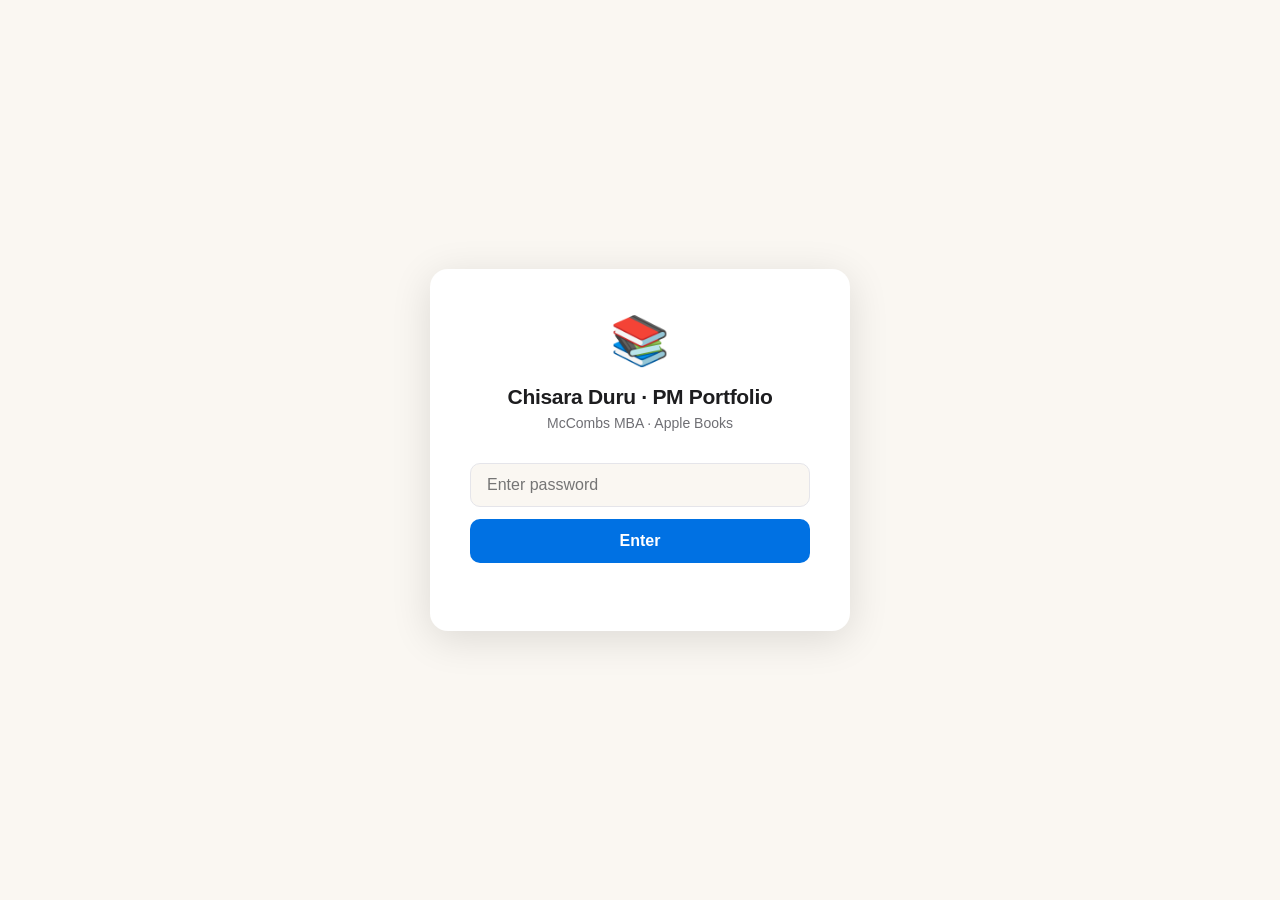
==== index.html @ c5ad6403 "Initial PM portfolio build" ====
<!DOCTYPE html>
<html lang="en">
<head>
  <meta charset="UTF-8">
  <meta name="viewport" content="width=device-width, initial-scale=1.0">
  <title>Chisara Duru · PM Portfolio · Apple Books</title>
  <link rel="stylesheet" href="css/style.css">
  <script src="js/auth.js"></script>
</head>
<body>

<!-- ==================== PASSWORD GATE ==================== -->
<div id="gate" style="display:none;">
  <div class="gate-card">
    <span class="gate-logo">📚</span>
    <div class="gate-title">Chisara Duru · PM Portfolio</div>
    <div class="gate-sub">McCombs MBA · Apple Books</div>
    <input
      type="password"
      id="gate-password"
      class="gate-input"
      placeholder="Enter password"
      autocomplete="current-password"
    >
    <button id="gate-btn" class="gate-btn">Enter</button>
    <div id="gate-error" class="gate-error"></div>
  </div>
</div>

<!-- ==================== PORTFOLIO ==================== -->
<div id="portfolio" style="display:none;">

  <header class="site-header">
    <div class="header-left">
      <div class="header-brand">
        <span class="header-logo">📚</span>
        <span class="header-app-name">Apple Books</span>
        <span class="header-portfolio-label">&nbsp;PM Portfolio</span>
      </div>
      <div class="header-meta">Chisara Duru &nbsp;·&nbsp; McCombs MBA &nbsp;·&nbsp; Product Management</div>
    </div>
    <div>
      <span class="feature-tag">iMessage Book Clubs Feature</span>
    </div>
  </header>

  <main class="grid">

    <!-- 01 -->
    <a href="assignments/01-business-model-canvas.html" class="tile">
      <div class="tile-meta">
        <span class="tile-num">01</span>
      </div>
      <div class="tile-name">Business Model Canvas</div>
      <div class="tile-desc">Mapping Apple Books' key partners, activities, and revenue streams</div>
      <div class="tile-arrow">→</div>
    </a>

    <!-- 02 -->
    <a href="assignments/02-value-proposition-canvas.html" class="tile">
      <div class="tile-meta">
        <span class="tile-num">02</span>
      </div>
      <div class="tile-name">Value Proposition Canvas</div>
      <div class="tile-desc">Aligning product offerings to reader pains and gains</div>
      <div class="tile-arrow">→</div>
    </a>

    <!-- 03 -->
    <a href="assignments/03-product-vision-board.html" class="tile">
      <div class="tile-meta">
        <span class="tile-num">03</span>
      </div>
      <div class="tile-name">Product Vision Board</div>
      <div class="tile-desc">Defining target group, needs, product, and business goals</div>
      <div class="tile-arrow">→</div>
    </a>

    <!-- 04 -->
    <a href="assignments/04-opportunity-solution-tree.html" class="tile">
      <div class="tile-meta">
        <span class="tile-num">04</span>
      </div>
      <div class="tile-name">Opportunity Solution Tree</div>
      <div class="tile-desc">Connecting desired outcomes to solutions and experiments</div>
      <div class="tile-arrow">→</div>
    </a>

    <!-- 05 -->
    <a href="assignments/05-customer-letter.html" class="tile">
      <div class="tile-meta">
        <span class="tile-num">05</span>
        <span class="badge-wip">🚧 In Progress</span>
      </div>
      <div class="tile-name">Customer Letter</div>
      <div class="tile-desc">A letter from an Apple Books reader to the product team</div>
      <div class="tile-arrow">→</div>
    </a>

    <!-- 06 -->
    <a href="assignments/06-jtbd-stories.html" class="tile">
      <div class="tile-meta">
        <span class="tile-num">06</span>
      </div>
      <div class="tile-name">JTBD Stories</div>
      <div class="tile-desc">Ten "when I… I want to… so I can…" job stories for Apple Books features</div>
      <div class="tile-arrow">→</div>
    </a>

    <!-- 07 -->
    <a href="assignments/07-prd.html" class="tile">
      <div class="tile-meta">
        <span class="tile-num">07</span>
      </div>
      <div class="tile-name">PRD</div>
      <div class="tile-desc">Full product requirements document for In-App Book Clubs</div>
      <div class="tile-arrow">→</div>
    </a>

    <!-- 08 -->
    <a href="assignments/08-kano-analysis.html" class="tile">
      <div class="tile-meta">
        <span class="tile-num">08</span>
      </div>
      <div class="tile-name">Kano Analysis</div>
      <div class="tile-desc">Plotting Apple Books features across satisfaction and implementation axes</div>
      <div class="tile-arrow">→</div>
    </a>

    <!-- 09 -->
    <a href="assignments/09-roadmap.html" class="tile">
      <div class="tile-meta">
        <span class="tile-num">09</span>
      </div>
      <div class="tile-name">Roadmap</div>
      <div class="tile-desc">6-month feature roadmap with RICE prioritization and themes</div>
      <div class="tile-arrow">→</div>
    </a>

    <!-- 10 -->
    <a href="assignments/10-prototype.html" class="tile">
      <div class="tile-meta">
        <span class="tile-num">10</span>
      </div>
      <div class="tile-name">Prototype</div>
      <div class="tile-desc">High-fidelity interactive prototype: iBooks in-app Book Clubs</div>
      <div class="tile-arrow">→</div>
    </a>

    <!-- 11 -->
    <a href="assignments/11-product-scorecard.html" class="tile">
      <div class="tile-meta">
        <span class="tile-num">11</span>
      </div>
      <div class="tile-name">Product Scorecard</div>
      <div class="tile-desc">North Star metric and success framework for Book Clubs</div>
      <div class="tile-arrow">→</div>
    </a>

    <!-- 12 -->
    <a href="assignments/12-amazon-memo.html" class="tile">
      <div class="tile-meta">
        <span class="tile-num">12</span>
        <span class="badge-wip">🚧 In Progress</span>
      </div>
      <div class="tile-name">Amazon Memo</div>
      <div class="tile-desc">Working backwards from the customer — Amazon-style press release</div>
      <div class="tile-arrow">→</div>
    </a>

  </main>

  <footer class="site-footer">
    Chisara Duru &nbsp;·&nbsp; McCombs MBA &nbsp;·&nbsp; PM Portfolio &nbsp;·&nbsp; 2024
  </footer>

</div><!-- /portfolio -->

</body>
</html>
---- css/style.css ----
/* ============================================================
   Apple Books PM Portfolio — Shared Styles
   ============================================================ */

:root {
  --bg:             #FAF7F2;
  --white:          #FFFFFF;
  --apple-blue:     #0071E3;
  --apple-orange:   #FF6B35;
  --text-primary:   #1D1D1F;
  --text-secondary: #6E6E73;
  --border:         #E5E5EA;
  --card-bg:        #FFFFFF;
  --badge-wip:      #FF9500;
}

*, *::before, *::after {
  box-sizing: border-box;
  margin: 0;
  padding: 0;
}

html {
  font-size: 16px;
  -webkit-font-smoothing: antialiased;
  -moz-osx-font-smoothing: grayscale;
}

body {
  font-family: -apple-system, "SF Pro Display", "SF Pro Text", "Helvetica Neue", Arial, sans-serif;
  background: var(--bg);
  color: var(--text-primary);
  min-height: 100vh;
}

/* ============================================================
   PASSWORD GATE
   ============================================================ */

#gate {
  position: fixed;
  inset: 0;
  background: var(--bg);
  display: flex;
  align-items: center;
  justify-content: center;
  z-index: 1000;
  padding: 20px;
}

.gate-card {
  background: var(--white);
  border-radius: 18px;
  box-shadow: 0 8px 40px rgba(0,0,0,0.12);
  padding: 48px 40px 40px;
  max-width: 420px;
  width: 100%;
  text-align: center;
}

.gate-logo {
  font-size: 48px;
  line-height: 1;
  margin-bottom: 20px;
  display: block;
}

.gate-title {
  font-size: 21px;
  font-weight: 600;
  color: var(--text-primary);
  letter-spacing: -0.3px;
  margin-bottom: 6px;
}

.gate-sub {
  font-size: 14px;
  color: var(--text-secondary);
  margin-bottom: 32px;
}

.gate-input {
  width: 100%;
  padding: 12px 16px;
  border: 1.5px solid var(--border);
  border-radius: 10px;
  font-size: 16px;
  font-family: inherit;
  color: var(--text-primary);
  background: var(--bg);
  outline: none;
  transition: border-color 0.2s ease;
  margin-bottom: 12px;
}

.gate-input:focus {
  border-color: var(--apple-blue);
}

.gate-btn {
  width: 100%;
  padding: 13px;
  background: var(--apple-blue);
  color: var(--white);
  border: none;
  border-radius: 10px;
  font-size: 16px;
  font-weight: 600;
  font-family: inherit;
  cursor: pointer;
  transition: opacity 0.2s ease;
}

.gate-btn:hover {
  opacity: 0.85;
}

.gate-error {
  font-size: 13px;
  color: #FF3B30;
  margin-top: 10px;
  min-height: 18px;
}

@keyframes shake {
  0%, 100% { transform: translateX(0); }
  20%       { transform: translateX(-8px); }
  40%       { transform: translateX(8px); }
  60%       { transform: translateX(-6px); }
  80%       { transform: translateX(6px); }
}

.gate-input.shake {
  animation: shake 0.4s ease;
  border-color: #FF3B30;
}

/* ============================================================
   PORTFOLIO WRAPPER
   ============================================================ */

#portfolio {
  max-width: 1100px;
  margin: 0 auto;
  padding: 48px 24px 80px;
}

/* ============================================================
   MAIN HEADER
   ============================================================ */

.site-header {
  display: flex;
  align-items: flex-start;
  justify-content: space-between;
  margin-bottom: 48px;
  gap: 16px;
  flex-wrap: wrap;
}

.header-left {}

.header-brand {
  display: flex;
  align-items: center;
  gap: 10px;
  margin-bottom: 6px;
}

.header-logo {
  font-size: 40px;
  line-height: 1;
}

.header-app-name {
  font-size: 26px;
  font-weight: 700;
  color: var(--apple-blue);
  letter-spacing: -0.4px;
}

.header-portfolio-label {
  font-size: 22px;
  font-weight: 400;
  color: var(--text-secondary);
  letter-spacing: -0.3px;
  margin-left: 2px;
}

.header-meta {
  font-size: 14px;
  color: var(--text-secondary);
  margin-top: 2px;
}

.feature-tag {
  display: inline-block;
  padding: 6px 14px;
  border: 1.5px solid var(--apple-orange);
  color: var(--apple-orange);
  border-radius: 20px;
  font-size: 13px;
  font-weight: 500;
  white-space: nowrap;
  margin-top: 4px;
}

/* ============================================================
   TILE GRID
   ============================================================ */

.grid {
  display: grid;
  grid-template-columns: repeat(4, 1fr);
  gap: 20px;
}

@media (max-width: 900px) {
  .grid {
    grid-template-columns: repeat(3, 1fr);
  }
}

@media (max-width: 768px) {
  .grid {
    grid-template-columns: repeat(2, 1fr);
  }
}

@media (max-width: 480px) {
  .grid {
    grid-template-columns: 1fr;
  }
}

.tile {
  background: var(--card-bg);
  border-radius: 12px;
  box-shadow: 0 2px 12px rgba(0,0,0,0.08);
  padding: 20px;
  text-decoration: none;
  color: inherit;
  display: flex;
  flex-direction: column;
  gap: 8px;
  transition: transform 0.2s ease, box-shadow 0.2s ease;
  border: 1px solid transparent;
  position: relative;
}

.tile:hover {
  transform: translateY(-3px);
  box-shadow: 0 8px 24px rgba(0,0,0,0.12);
  border-color: var(--border);
}

.tile-meta {
  display: flex;
  align-items: center;
  justify-content: space-between;
  min-height: 22px;
}

.tile-num {
  font-size: 11px;
  color: var(--text-secondary);
  font-family: "SF Mono", ui-monospace, "Cascadia Code", monospace;
  letter-spacing: 0.5px;
}

.badge-wip {
  display: inline-flex;
  align-items: center;
  gap: 4px;
  background: rgba(255,149,0,0.12);
  color: var(--badge-wip);
  font-size: 11px;
  font-weight: 600;
  padding: 3px 8px;
  border-radius: 8px;
}

.tile-name {
  font-size: 17px;
  font-weight: 600;
  color: var(--text-primary);
  letter-spacing: -0.2px;
  line-height: 1.3;
  flex: 1;
}

.tile-desc {
  font-size: 13px;
  color: var(--text-secondary);
  line-height: 1.45;
}

.tile-arrow {
  font-size: 16px;
  color: var(--apple-blue);
  align-self: flex-end;
  margin-top: 4px;
  transition: transform 0.2s ease;
}

.tile:hover .tile-arrow {
  transform: translateX(3px);
}

/* ============================================================
   ASSIGNMENT PAGE — STICKY NAV
   ============================================================ */

.assignment-nav {
  position: sticky;
  top: 0;
  z-index: 100;
  background: rgba(250,247,242,0.92);
  backdrop-filter: saturate(180%) blur(20px);
  -webkit-backdrop-filter: saturate(180%) blur(20px);
  border-bottom: 1px solid var(--border);
  padding: 0 24px;
  height: 52px;
  display: flex;
  align-items: center;
  justify-content: space-between;
  gap: 16px;
}

.nav-back {
  display: flex;
  align-items: center;
  gap: 5px;
  color: var(--apple-blue);
  text-decoration: none;
  font-size: 15px;
  font-weight: 500;
  white-space: nowrap;
  transition: opacity 0.2s ease;
}

.nav-back:hover { opacity: 0.7; }

.nav-title {
  font-size: 15px;
  font-weight: 600;
  color: var(--text-primary);
  text-align: center;
  letter-spacing: -0.2px;
  flex: 1;
  overflow: hidden;
  text-overflow: ellipsis;
  white-space: nowrap;
}

.nav-num {
  font-size: 13px;
  color: var(--text-secondary);
  font-family: "SF Mono", ui-monospace, monospace;
  white-space: nowrap;
}

/* ============================================================
   ASSIGNMENT PAGE — LAYOUT
   ============================================================ */

.assignment-body {
  max-width: 860px;
  margin: 0 auto;
  padding: 48px 24px 80px;
}

.assignment-header {
  margin-bottom: 40px;
  padding-bottom: 32px;
  border-bottom: 1px solid var(--border);
}

.assignment-header h1 {
  font-size: 34px;
  font-weight: 700;
  letter-spacing: -0.6px;
  color: var(--text-primary);
  margin-bottom: 10px;
  line-height: 1.15;
}

.assignment-header .desc {
  font-size: 17px;
  color: var(--text-secondary);
  margin-bottom: 18px;
  line-height: 1.5;
}

.assignment-meta {
  display: flex;
  align-items: center;
  gap: 16px;
  flex-wrap: wrap;
}

.meta-item {
  font-size: 13px;
  color: var(--text-secondary);
}

.meta-divider {
  width: 1px;
  height: 14px;
  background: var(--border);
}

/* ============================================================
   ASSIGNMENT CONTENT
   ============================================================ */

.content h2 {
  font-size: 22px;
  font-weight: 700;
  color: var(--text-primary);
  letter-spacing: -0.3px;
  margin: 36px 0 14px;
}

.content h3 {
  font-size: 17px;
  font-weight: 600;
  color: var(--text-primary);
  margin: 24px 0 10px;
}

.content p {
  font-size: 16px;
  line-height: 1.7;
  color: var(--text-primary);
  margin-bottom: 16px;
}

.content ul, .content ol {
  padding-left: 22px;
  margin-bottom: 16px;
}

.content li {
  font-size: 16px;
  line-height: 1.7;
  color: var(--text-primary);
  margin-bottom: 6px;
}

.section-divider {
  height: 1px;
  background: var(--border);
  margin: 36px 0;
}

.img-note {
  font-size: 13px;
  color: var(--text-secondary);
  margin-top: 10px;
  font-style: italic;
}

/* ============================================================
   CARDS & JTBD
   ============================================================ */

.story-card {
  background: var(--card-bg);
  border: 1px solid var(--border);
  border-radius: 12px;
  padding: 24px;
  margin-bottom: 16px;
  box-shadow: 0 2px 12px rgba(0,0,0,0.08);
  transition: transform 0.2s ease, box-shadow 0.2s ease;
}

.story-card:hover {
  transform: translateY(-2px);
  box-shadow: 0 6px 20px rgba(0,0,0,0.10);
}

.story-feature-label {
  font-size: 11px;
  font-weight: 700;
  color: var(--apple-blue);
  text-transform: uppercase;
  letter-spacing: 1.2px;
  margin-bottom: 10px;
}

.story-text {
  font-size: 16px;
  line-height: 1.7;
  color: var(--text-primary);
}

/* ============================================================
   LETTER CARD
   ============================================================ */

.letter-card {
  background: var(--white);
  border: 1px solid var(--border);
  border-radius: 12px;
  padding: 40px;
  max-width: 680px;
  margin: 0 auto;
  box-shadow: 0 2px 12px rgba(0,0,0,0.08);
}

.letter-placeholder {
  font-size: 15px;
  color: var(--text-secondary);
  line-height: 1.7;
  text-align: center;
  padding: 24px 0;
}

/* ============================================================
   PRD TABLES
   ============================================================ */

.table-wrap {
  overflow-x: auto;
  margin: 20px 0;
  border-radius: 10px;
  border: 1px solid var(--border);
}

table {
  width: 100%;
  border-collapse: collapse;
  font-size: 14px;
}

table thead tr {
  background: var(--apple-blue);
  color: var(--white);
}

table thead th {
  padding: 12px 16px;
  text-align: left;
  font-weight: 600;
  letter-spacing: -0.1px;
}

table tbody tr:nth-child(even) {
  background: rgba(0,0,0,0.025);
}

table tbody tr:hover {
  background: rgba(0,113,227,0.04);
}

table tbody td {
  padding: 12px 16px;
  border-top: 1px solid var(--border);
  vertical-align: top;
  line-height: 1.5;
  color: var(--text-primary);
}

table tbody td:first-child {
  font-weight: 600;
}

/* ============================================================
   KANO SUMMARY / SCORECARD
   ============================================================ */

.feature-class-table td:first-child { color: var(--text-primary); }

/* ============================================================
   NORTH STAR CARD
   ============================================================ */

.north-star-card {
  background: var(--bg);
  border-left: 4px solid var(--apple-blue);
  border-radius: 12px;
  padding: 32px 36px;
  margin: 28px 0 36px;
  box-shadow: 0 2px 12px rgba(0,0,0,0.06);
}

.ns-label {
  font-size: 11px;
  font-weight: 700;
  color: var(--apple-blue);
  text-transform: uppercase;
  letter-spacing: 1.5px;
  margin-bottom: 10px;
}

.ns-metric {
  font-size: 28px;
  font-weight: 700;
  color: var(--text-primary);
  letter-spacing: -0.5px;
  margin-bottom: 12px;
  line-height: 1.15;
}

.ns-definition {
  font-size: 15px;
  color: var(--text-secondary);
  line-height: 1.6;
  margin-bottom: 10px;
}

.ns-why {
  font-size: 14px;
  color: var(--text-secondary);
  line-height: 1.6;
  font-style: italic;
}

/* ============================================================
   METRIC GRID (SCORECARD)
   ============================================================ */

.metric-grid {
  display: grid;
  grid-template-columns: 1fr 1fr;
  gap: 16px;
  margin: 28px 0;
}

@media (max-width: 600px) {
  .metric-grid { grid-template-columns: 1fr; }
}

.metric-card {
  background: var(--card-bg);
  border: 1px solid var(--border);
  border-radius: 12px;
  padding: 22px;
  box-shadow: 0 2px 12px rgba(0,0,0,0.06);
}

.metric-icon {
  font-size: 26px;
  margin-bottom: 10px;
  display: block;
}

.metric-category {
  font-size: 11px;
  font-weight: 700;
  color: var(--apple-blue);
  text-transform: uppercase;
  letter-spacing: 1.2px;
  margin-bottom: 6px;
}

.metric-name {
  font-size: 17px;
  font-weight: 600;
  color: var(--text-primary);
  margin-bottom: 8px;
  letter-spacing: -0.2px;
}

.metric-desc {
  font-size: 13px;
  color: var(--text-secondary);
  line-height: 1.55;
}

/* ============================================================
   EARLY WARNING CALLOUT
   ============================================================ */

.callout-amber {
  background: rgba(255,149,0,0.08);
  border-left: 4px solid var(--badge-wip);
  border-radius: 10px;
  padding: 22px 24px;
  margin: 28px 0;
}

.callout-amber h3 {
  font-size: 15px;
  font-weight: 700;
  color: #B86000;
  margin: 0 0 8px;
}

.callout-amber p {
  font-size: 14px;
  color: var(--text-primary);
  line-height: 1.6;
  margin: 0;
}

/* ============================================================
   AMAZON MEMO — PLACEHOLDER
   ============================================================ */

.placeholder-card {
  background: var(--bg);
  border: 2px dashed var(--border);
  border-radius: 12px;
  padding: 48px 32px;
  text-align: center;
  margin: 24px 0;
}

.placeholder-card p {
  font-size: 16px;
  color: var(--text-secondary);
  line-height: 1.7;
  max-width: 520px;
  margin: 0 auto;
}

/* ============================================================
   PROTOTYPE — SCREEN GRID
   ============================================================ */

.screen-grid {
  display: grid;
  grid-template-columns: 1fr 1fr;
  gap: 14px;
  margin: 24px 0;
}

@media (max-width: 600px) {
  .screen-grid { grid-template-columns: 1fr; }
}

.screen-card {
  background: var(--card-bg);
  border: 1px solid var(--border);
  border-radius: 12px;
  padding: 18px 20px;
  box-shadow: 0 2px 8px rgba(0,0,0,0.06);
}

.screen-card h4 {
  font-size: 15px;
  font-weight: 600;
  color: var(--text-primary);
  margin-bottom: 6px;
  letter-spacing: -0.15px;
}

.screen-card p {
  font-size: 13px;
  color: var(--text-secondary);
  line-height: 1.5;
  margin: 0;
}

.tool-note {
  font-size: 13px;
  color: var(--text-secondary);
  margin-top: 16px;
  padding: 12px 16px;
  background: var(--bg);
  border-radius: 8px;
  border: 1px solid var(--border);
}

/* ============================================================
   ROADMAP LEGEND
   ============================================================ */

.legend-box {
  background: var(--card-bg);
  border: 1px solid var(--border);
  border-radius: 10px;
  padding: 18px 22px;
  margin: 24px 0;
  font-size: 14px;
  color: var(--text-secondary);
  line-height: 1.7;
}

/* ============================================================
   SECTION DIVIDER (assignment pages)
   ============================================================ */

.section-block {
  margin-top: 48px;
  padding-top: 36px;
  border-top: 2px solid var(--border);
}

/* ============================================================
   FOOTER
   ============================================================ */

.site-footer {
  text-align: center;
  font-size: 13px;
  color: var(--text-secondary);
  padding: 32px 0 0;
  border-top: 1px solid var(--border);
  margin-top: 60px;
}

/* ============================================================
   RESPONSIVE TWEAKS
   ============================================================ */

@media (max-width: 600px) {
  .assignment-body {
    padding: 32px 16px 60px;
  }
  .assignment-header h1 {
    font-size: 26px;
  }
  .gate-card {
    padding: 36px 24px 32px;
  }
  #portfolio {
    padding: 32px 16px 60px;
  }
}
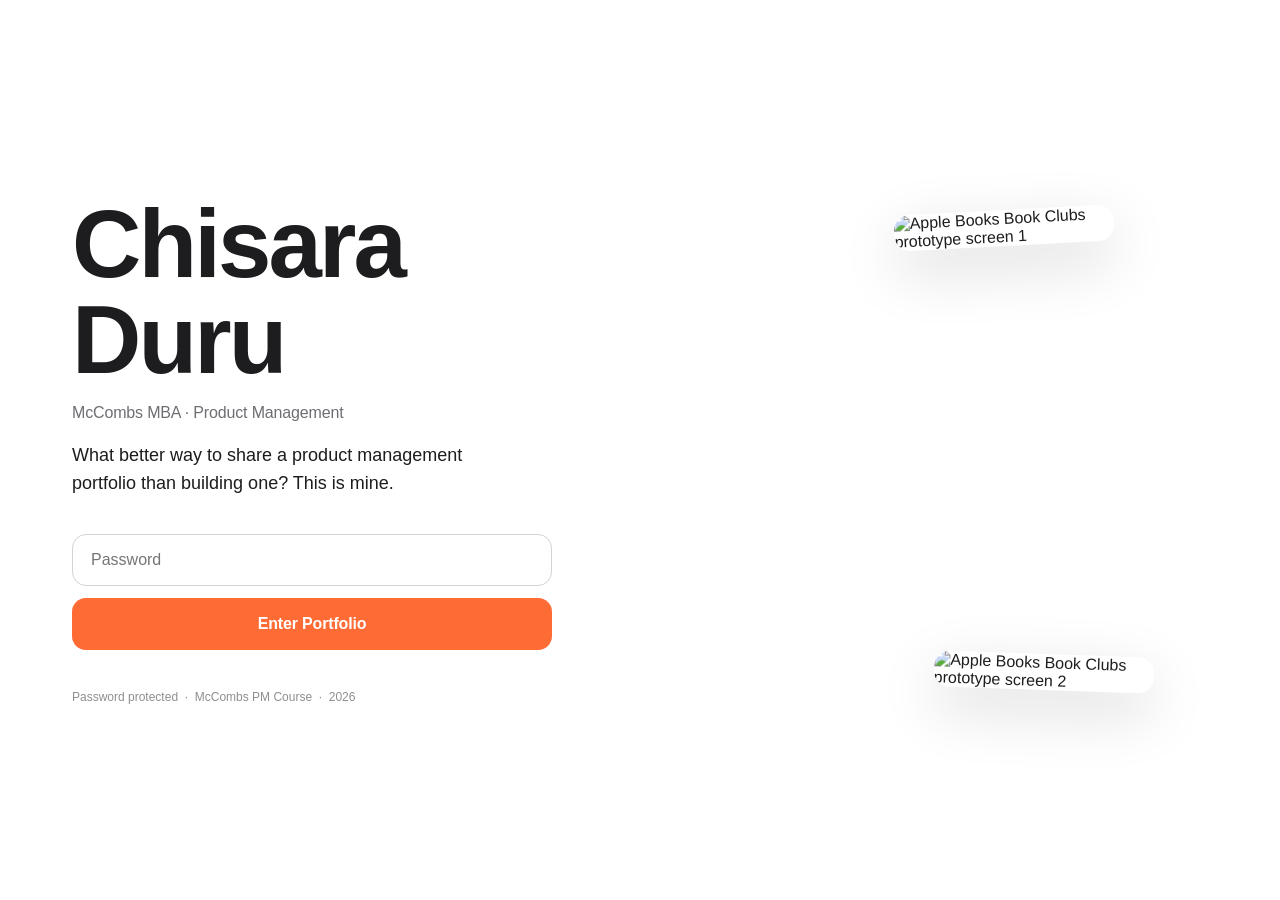
==== commit a39e5017: "Full redesign + bug fixes" ====
--- a/index.html
+++ b/index.html
@@ -3,32 +3,60 @@
 <head>
   <meta charset="UTF-8">
   <meta name="viewport" content="width=device-width, initial-scale=1.0">
-  <title>Chisara Duru · PM Portfolio · Apple Books</title>
+  <title>Chisara Duru - PM Portfolio - Apple Books</title>
   <link rel="stylesheet" href="css/style.css">
   <script src="js/auth.js"></script>
 </head>
 <body>
 
-<!-- ==================== PASSWORD GATE ==================== -->
-<div id="gate" style="display:none;">
-  <div class="gate-card">
-    <span class="gate-logo">📚</span>
-    <div class="gate-title">Chisara Duru · PM Portfolio</div>
-    <div class="gate-sub">McCombs MBA · Apple Books</div>
-    <input
-      type="password"
-      id="gate-password"
-      class="gate-input"
-      placeholder="Enter password"
-      autocomplete="current-password"
-    >
-    <button id="gate-btn" class="gate-btn">Enter</button>
-    <div id="gate-error" class="gate-error"></div>
+<!-- ==================== SPLIT-SCREEN GATE ==================== -->
+<div id="gate">
+  <div class="gate-split">
+
+    <!-- Left: content + form -->
+    <div class="gate-left">
+      <div class="gate-left-inner">
+        <h1 class="gate-name">Chisara<br>Duru</h1>
+        <p class="gate-subtitle">McCombs MBA · Product Management</p>
+        <p class="gate-tagline">What better way to share a product management portfolio than building one? This is mine.</p>
+
+        <div class="gate-form">
+          <input
+            type="password"
+            id="gate-password"
+            class="gate-input"
+            placeholder="Password"
+            autocomplete="current-password"
+          >
+          <button id="gate-btn" class="gate-btn">Enter Portfolio</button>
+          <div id="gate-error" class="gate-error"></div>
+        </div>
+
+        <p class="gate-legal">Password protected &nbsp;·&nbsp; McCombs PM Course &nbsp;·&nbsp; 2026</p>
+      </div>
+    </div>
+
+    <!-- Right: prototype image stack -->
+    <div class="gate-right">
+      <div class="gate-images">
+        <img
+          class="gate-img-1"
+          src="assets/images/10a-prototype-screens-1.jpg"
+          alt="Apple Books Book Clubs prototype screen 1"
+        >
+        <img
+          class="gate-img-2"
+          src="assets/images/10a-prototype-screens-2.jpg"
+          alt="Apple Books Book Clubs prototype screen 2"
+        >
+      </div>
+    </div>
+
   </div>
 </div>
 
 <!-- ==================== PORTFOLIO ==================== -->
-<div id="portfolio" style="display:none;">
+<div id="portfolio">
 
   <header class="site-header">
     <div class="header-left">
@@ -53,7 +81,7 @@
       </div>
       <div class="tile-name">Business Model Canvas</div>
       <div class="tile-desc">Mapping Apple Books' key partners, activities, and revenue streams</div>
-      <div class="tile-arrow">→</div>
+      <div class="tile-arrow">&#8594;</div>
     </a>
 
     <!-- 02 -->
@@ -63,7 +91,7 @@
       </div>
       <div class="tile-name">Value Proposition Canvas</div>
       <div class="tile-desc">Aligning product offerings to reader pains and gains</div>
-      <div class="tile-arrow">→</div>
+      <div class="tile-arrow">&#8594;</div>
     </a>
 
     <!-- 03 -->
@@ -73,7 +101,7 @@
       </div>
       <div class="tile-name">Product Vision Board</div>
       <div class="tile-desc">Defining target group, needs, product, and business goals</div>
-      <div class="tile-arrow">→</div>
+      <div class="tile-arrow">&#8594;</div>
     </a>
 
     <!-- 04 -->
@@ -83,18 +111,18 @@
       </div>
       <div class="tile-name">Opportunity Solution Tree</div>
       <div class="tile-desc">Connecting desired outcomes to solutions and experiments</div>
-      <div class="tile-arrow">→</div>
+      <div class="tile-arrow">&#8594;</div>
     </a>
 
     <!-- 05 -->
     <a href="assignments/05-customer-letter.html" class="tile">
       <div class="tile-meta">
         <span class="tile-num">05</span>
-        <span class="badge-wip">🚧 In Progress</span>
+        <span class="badge-wip">&#x1F6A7; In Progress</span>
       </div>
       <div class="tile-name">Customer Letter</div>
       <div class="tile-desc">A letter from an Apple Books reader to the product team</div>
-      <div class="tile-arrow">→</div>
+      <div class="tile-arrow">&#8594;</div>
     </a>
 
     <!-- 06 -->
@@ -103,8 +131,8 @@
         <span class="tile-num">06</span>
       </div>
       <div class="tile-name">JTBD Stories</div>
-      <div class="tile-desc">Ten "when I… I want to… so I can…" job stories for Apple Books features</div>
-      <div class="tile-arrow">→</div>
+      <div class="tile-desc">Ten "when I... I want to... so I can..." job stories for Apple Books features</div>
+      <div class="tile-arrow">&#8594;</div>
     </a>
 
     <!-- 07 -->
@@ -114,7 +142,7 @@
       </div>
       <div class="tile-name">PRD</div>
       <div class="tile-desc">Full product requirements document for In-App Book Clubs</div>
-      <div class="tile-arrow">→</div>
+      <div class="tile-arrow">&#8594;</div>
     </a>
 
     <!-- 08 -->
@@ -124,7 +152,7 @@
       </div>
       <div class="tile-name">Kano Analysis</div>
       <div class="tile-desc">Plotting Apple Books features across satisfaction and implementation axes</div>
-      <div class="tile-arrow">→</div>
+      <div class="tile-arrow">&#8594;</div>
     </a>
 
     <!-- 09 -->
@@ -134,7 +162,7 @@
       </div>
       <div class="tile-name">Roadmap</div>
       <div class="tile-desc">6-month feature roadmap with RICE prioritization and themes</div>
-      <div class="tile-arrow">→</div>
+      <div class="tile-arrow">&#8594;</div>
     </a>
 
     <!-- 10 -->
@@ -144,7 +172,7 @@
       </div>
       <div class="tile-name">Prototype</div>
       <div class="tile-desc">High-fidelity interactive prototype: iBooks in-app Book Clubs</div>
-      <div class="tile-arrow">→</div>
+      <div class="tile-arrow">&#8594;</div>
     </a>
 
     <!-- 11 -->
@@ -154,24 +182,24 @@
       </div>
       <div class="tile-name">Product Scorecard</div>
       <div class="tile-desc">North Star metric and success framework for Book Clubs</div>
-      <div class="tile-arrow">→</div>
+      <div class="tile-arrow">&#8594;</div>
     </a>
 
     <!-- 12 -->
     <a href="assignments/12-amazon-memo.html" class="tile">
       <div class="tile-meta">
         <span class="tile-num">12</span>
-        <span class="badge-wip">🚧 In Progress</span>
+        <span class="badge-wip">&#x1F6A7; In Progress</span>
       </div>
       <div class="tile-name">Amazon Memo</div>
-      <div class="tile-desc">Working backwards from the customer — Amazon-style press release</div>
-      <div class="tile-arrow">→</div>
+      <div class="tile-desc">Working backwards from the customer - Amazon-style press release</div>
+      <div class="tile-arrow">&#8594;</div>
     </a>
 
   </main>
 
   <footer class="site-footer">
-    Chisara Duru &nbsp;·&nbsp; McCombs MBA &nbsp;·&nbsp; PM Portfolio &nbsp;·&nbsp; 2024
+    Chisara Duru &nbsp;·&nbsp; McCombs MBA &nbsp;·&nbsp; PM Portfolio &nbsp;·&nbsp; 2026
   </footer>
 
 </div><!-- /portfolio -->
--- a/css/style.css
+++ b/css/style.css
@@ -1,9 +1,10 @@
 /* ============================================================
-   Apple Books PM Portfolio — Shared Styles
+   Apple Books PM Portfolio - Shared Styles
    ============================================================ */
 
 :root {
-  --bg:             #FAF7F2;
+  --bg:             #FFFFFF;
+  --surface:        #F5F5F7;
   --white:          #FFFFFF;
   --apple-blue:     #0071E3;
   --apple-orange:   #FF6B35;
@@ -28,98 +29,125 @@
 
 body {
   font-family: -apple-system, "SF Pro Display", "SF Pro Text", "Helvetica Neue", Arial, sans-serif;
-  background: var(--bg);
+  background: #FFFFFF;
   color: var(--text-primary);
   min-height: 100vh;
 }
 
 /* ============================================================
-   PASSWORD GATE
+   SPLIT-SCREEN GATE
    ============================================================ */
 
 #gate {
   position: fixed;
   inset: 0;
-  background: var(--bg);
+  background: #FFFFFF;
+  display: none;
+  z-index: 1000;
+}
+
+.gate-split {
+  display: flex;
+  height: 100vh;
+  width: 100%;
+}
+
+/* Left panel */
+.gate-left {
+  width: 60%;
   display: flex;
   align-items: center;
-  justify-content: center;
-  z-index: 1000;
-  padding: 20px;
-}
-
-.gate-card {
-  background: var(--white);
-  border-radius: 18px;
-  box-shadow: 0 8px 40px rgba(0,0,0,0.12);
-  padding: 48px 40px 40px;
+  justify-content: flex-start;
+  padding: 64px 72px;
+  background: #FFFFFF;
+}
+
+.gate-left-inner {
+  max-width: 480px;
+  width: 100%;
+}
+
+.gate-name {
+  font-family: -apple-system, "SF Pro Display", "Helvetica Neue", sans-serif;
+  font-size: clamp(52px, 8vw, 96px);
+  font-weight: 800;
+  color: #1D1D1F;
+  letter-spacing: -0.03em;
+  line-height: 1.0;
+  margin-bottom: 16px;
+}
+
+.gate-subtitle {
+  font-size: 16px;
+  color: #6E6E73;
+  font-weight: 400;
+  margin-bottom: 20px;
+  letter-spacing: -0.01em;
+}
+
+.gate-tagline {
+  font-size: 18px;
+  font-weight: 400;
+  color: #1D1D1F;
+  line-height: 1.55;
+  margin-bottom: 36px;
   max-width: 420px;
-  width: 100%;
-  text-align: center;
-}
-
-.gate-logo {
-  font-size: 48px;
-  line-height: 1;
-  margin-bottom: 20px;
-  display: block;
-}
-
-.gate-title {
-  font-size: 21px;
-  font-weight: 600;
-  color: var(--text-primary);
-  letter-spacing: -0.3px;
-  margin-bottom: 6px;
-}
-
-.gate-sub {
-  font-size: 14px;
-  color: var(--text-secondary);
-  margin-bottom: 32px;
+}
+
+.gate-form {
+  display: flex;
+  flex-direction: column;
+  gap: 12px;
 }
 
 .gate-input {
   width: 100%;
-  padding: 12px 16px;
-  border: 1.5px solid var(--border);
-  border-radius: 10px;
+  height: 52px;
+  padding: 0 18px;
+  border: 1px solid #D2D2D7;
+  border-radius: 14px;
   font-size: 16px;
   font-family: inherit;
   color: var(--text-primary);
-  background: var(--bg);
+  background: #FFFFFF;
   outline: none;
   transition: border-color 0.2s ease;
-  margin-bottom: 12px;
 }
 
 .gate-input:focus {
-  border-color: var(--apple-blue);
+  border-color: #1D1D1F;
 }
 
 .gate-btn {
   width: 100%;
-  padding: 13px;
-  background: var(--apple-blue);
-  color: var(--white);
+  height: 52px;
+  background: var(--apple-orange);
+  color: #FFFFFF;
   border: none;
-  border-radius: 10px;
+  border-radius: 14px;
   font-size: 16px;
   font-weight: 600;
   font-family: inherit;
   cursor: pointer;
+  letter-spacing: -0.01em;
   transition: opacity 0.2s ease;
 }
 
 .gate-btn:hover {
-  opacity: 0.85;
+  opacity: 0.88;
 }
 
 .gate-error {
   font-size: 13px;
   color: #FF3B30;
-  margin-top: 10px;
-  min-height: 18px;
+  min-height: 16px;
+  margin-top: -4px;
+}
+
+.gate-legal {
+  font-size: 12px;
+  color: #8E8E93;
+  margin-top: 16px;
 }
 
 @keyframes shake {
@@ -135,6 +163,64 @@
   border-color: #FF3B30;
 }
 
+/* Right panel */
+.gate-right {
+  width: 40%;
+  background: #FFFFFF;
+  display: flex;
+  align-items: center;
+  justify-content: center;
+  overflow: hidden;
+  position: relative;
+}
+
+.gate-images {
+  position: relative;
+  width: 260px;
+  height: 480px;
+}
+
+.gate-images img {
+  position: absolute;
+  width: 220px;
+  border-radius: 16px;
+  box-shadow: 0 20px 60px rgba(0,0,0,0.15);
+  object-fit: cover;
+}
+
+.gate-img-1 {
+  top: 0;
+  left: 0;
+  transform: rotate(-3deg);
+  z-index: 2;
+}
+
+.gate-img-2 {
+  bottom: 0;
+  right: 0;
+  transform: rotate(2deg);
+  z-index: 1;
+}
+
+/* Mobile gate */
+@media (max-width: 768px) {
+  .gate-split {
+    flex-direction: column;
+  }
+  .gate-left {
+    width: 100%;
+    padding: 48px 28px 36px;
+    align-items: flex-start;
+    justify-content: center;
+  }
+  .gate-right {
+    display: none;
+  }
+  .gate-name {
+    font-size: clamp(44px, 12vw, 72px);
+  }
+}
+
 /* ============================================================
    PORTFOLIO WRAPPER
    ============================================================ */
@@ -142,7 +228,8 @@
 #portfolio {
   max-width: 1100px;
   margin: 0 auto;
-  padding: 48px 24px 80px;
+  padding: 56px 24px 80px;
+  display: none;
 }
 
 /* ============================================================
@@ -158,8 +245,6 @@
   flex-wrap: wrap;
 }
 
-.header-left {}
-
 .header-brand {
   display: flex;
   align-items: center;
@@ -168,12 +253,12 @@
 }
 
 .header-logo {
-  font-size: 40px;
+  font-size: 36px;
   line-height: 1;
 }
 
 .header-app-name {
-  font-size: 26px;
+  font-size: 24px;
   font-weight: 700;
   color: var(--apple-blue);
   letter-spacing: -0.4px;
@@ -184,7 +269,6 @@
   font-weight: 400;
   color: var(--text-secondary);
   letter-spacing: -0.3px;
-  margin-left: 2px;
 }
 
 .header-meta {
@@ -212,46 +296,39 @@
 .grid {
   display: grid;
   grid-template-columns: repeat(4, 1fr);
-  gap: 20px;
+  gap: 16px;
 }
 
 @media (max-width: 900px) {
-  .grid {
-    grid-template-columns: repeat(3, 1fr);
-  }
+  .grid { grid-template-columns: repeat(3, 1fr); }
 }
 
 @media (max-width: 768px) {
-  .grid {
-    grid-template-columns: repeat(2, 1fr);
-  }
+  .grid { grid-template-columns: repeat(2, 1fr); }
 }
 
 @media (max-width: 480px) {
-  .grid {
-    grid-template-columns: 1fr;
-  }
+  .grid { grid-template-columns: 1fr; }
 }
 
 .tile {
-  background: var(--card-bg);
+  background: #FFFFFF;
   border-radius: 12px;
-  box-shadow: 0 2px 12px rgba(0,0,0,0.08);
+  border: 1px solid #E5E5EA;
+  box-shadow: 0 2px 8px rgba(0,0,0,0.06);
   padding: 20px;
   text-decoration: none;
   color: inherit;
   display: flex;
   flex-direction: column;
   gap: 8px;
-  transition: transform 0.2s ease, box-shadow 0.2s ease;
-  border: 1px solid transparent;
-  position: relative;
+  transition: transform 0.2s ease, box-shadow 0.2s ease, border-color 0.2s ease;
 }
 
 .tile:hover {
   transform: translateY(-3px);
-  box-shadow: 0 8px 24px rgba(0,0,0,0.12);
-  border-color: var(--border);
+  box-shadow: 0 8px 24px rgba(0,0,0,0.10);
+  border-color: #D2D2D7;
 }
 
 .tile-meta {
@@ -263,7 +340,7 @@
 
 .tile-num {
   font-size: 11px;
-  color: var(--text-secondary);
+  color: #6E6E73;
   font-family: "SF Mono", ui-monospace, "Cascadia Code", monospace;
   letter-spacing: 0.5px;
 }
@@ -272,7 +349,7 @@
   display: inline-flex;
   align-items: center;
   gap: 4px;
-  background: rgba(255,149,0,0.12);
+  background: rgba(255,149,0,0.10);
   color: var(--badge-wip);
   font-size: 11px;
   font-weight: 600;
@@ -281,22 +358,22 @@
 }
 
 .tile-name {
-  font-size: 17px;
+  font-size: 15px;
   font-weight: 600;
-  color: var(--text-primary);
-  letter-spacing: -0.2px;
-  line-height: 1.3;
+  color: #1D1D1F;
+  letter-spacing: -0.15px;
+  line-height: 1.35;
   flex: 1;
 }
 
 .tile-desc {
   font-size: 13px;
-  color: var(--text-secondary);
-  line-height: 1.45;
+  color: #6E6E73;
+  line-height: 1.5;
 }
 
 .tile-arrow {
-  font-size: 16px;
+  font-size: 15px;
   color: var(--apple-blue);
   align-self: flex-end;
   margin-top: 4px;
@@ -308,17 +385,17 @@
 }
 
 /* ============================================================
-   ASSIGNMENT PAGE — STICKY NAV
+   ASSIGNMENT PAGE - STICKY NAV
    ============================================================ */
 
 .assignment-nav {
   position: sticky;
   top: 0;
   z-index: 100;
-  background: rgba(250,247,242,0.92);
+  background: rgba(255,255,255,0.92);
   backdrop-filter: saturate(180%) blur(20px);
   -webkit-backdrop-filter: saturate(180%) blur(20px);
-  border-bottom: 1px solid var(--border);
+  border-bottom: 1px solid #E5E5EA;
   padding: 0 24px;
   height: 52px;
   display: flex;
@@ -344,7 +421,7 @@
 .nav-title {
   font-size: 15px;
   font-weight: 600;
-  color: var(--text-primary);
+  color: #1D1D1F;
   text-align: center;
   letter-spacing: -0.2px;
   flex: 1;
@@ -355,13 +432,13 @@
 
 .nav-num {
   font-size: 13px;
-  color: var(--text-secondary);
+  color: #6E6E73;
   font-family: "SF Mono", ui-monospace, monospace;
   white-space: nowrap;
 }
 
 /* ============================================================
-   ASSIGNMENT PAGE — LAYOUT
+   ASSIGNMENT PAGE - LAYOUT
    ============================================================ */
 
 .assignment-body {
@@ -377,17 +454,17 @@
 }
 
 .assignment-header h1 {
-  font-size: 34px;
+  font-size: 28px;
   font-weight: 700;
-  letter-spacing: -0.6px;
-  color: var(--text-primary);
+  letter-spacing: -0.4px;
+  color: #1D1D1F;
   margin-bottom: 10px;
-  line-height: 1.15;
+  line-height: 1.2;
 }
 
 .assignment-header .desc {
   font-size: 17px;
-  color: var(--text-secondary);
+  color: #6E6E73;
   margin-bottom: 18px;
   line-height: 1.5;
 }
@@ -401,7 +478,7 @@
 
 .meta-item {
   font-size: 13px;
-  color: var(--text-secondary);
+  color: #6E6E73;
 }
 
 .meta-divider {
@@ -417,7 +494,7 @@
 .content h2 {
   font-size: 22px;
   font-weight: 700;
-  color: var(--text-primary);
+  color: #1D1D1F;
   letter-spacing: -0.3px;
   margin: 36px 0 14px;
 }
@@ -425,14 +502,14 @@
 .content h3 {
   font-size: 17px;
   font-weight: 600;
-  color: var(--text-primary);
+  color: #1D1D1F;
   margin: 24px 0 10px;
 }
 
 .content p {
   font-size: 16px;
   line-height: 1.7;
-  color: var(--text-primary);
+  color: #1D1D1F;
   margin-bottom: 16px;
 }
 
@@ -444,7 +521,7 @@
 .content li {
   font-size: 16px;
   line-height: 1.7;
-  color: var(--text-primary);
+  color: #1D1D1F;
   margin-bottom: 6px;
 }
 
@@ -456,28 +533,28 @@
 
 .img-note {
   font-size: 13px;
-  color: var(--text-secondary);
+  color: #6E6E73;
   margin-top: 10px;
   font-style: italic;
 }
 
 /* ============================================================
-   CARDS & JTBD
+   STORY CARDS (JTBD)
    ============================================================ */
 
 .story-card {
-  background: var(--card-bg);
+  background: #FFFFFF;
   border: 1px solid var(--border);
   border-radius: 12px;
   padding: 24px;
   margin-bottom: 16px;
-  box-shadow: 0 2px 12px rgba(0,0,0,0.08);
+  box-shadow: 0 2px 8px rgba(0,0,0,0.05);
   transition: transform 0.2s ease, box-shadow 0.2s ease;
 }
 
 .story-card:hover {
   transform: translateY(-2px);
-  box-shadow: 0 6px 20px rgba(0,0,0,0.10);
+  box-shadow: 0 6px 20px rgba(0,0,0,0.08);
 }
 
 .story-feature-label {
@@ -492,7 +569,7 @@
 .story-text {
   font-size: 16px;
   line-height: 1.7;
-  color: var(--text-primary);
+  color: #1D1D1F;
 }
 
 /* ============================================================
@@ -500,18 +577,18 @@
    ============================================================ */
 
 .letter-card {
-  background: var(--white);
+  background: #FFFFFF;
   border: 1px solid var(--border);
   border-radius: 12px;
   padding: 40px;
   max-width: 680px;
   margin: 0 auto;
-  box-shadow: 0 2px 12px rgba(0,0,0,0.08);
+  box-shadow: 0 2px 8px rgba(0,0,0,0.05);
 }
 
 .letter-placeholder {
   font-size: 15px;
-  color: var(--text-secondary);
+  color: #6E6E73;
   line-height: 1.7;
   text-align: center;
   padding: 24px 0;
@@ -536,7 +613,7 @@
 
 table thead tr {
   background: var(--apple-blue);
-  color: var(--white);
+  color: #FFFFFF;
 }
 
 table thead th {
@@ -547,7 +624,7 @@
 }
 
 table tbody tr:nth-child(even) {
-  background: rgba(0,0,0,0.025);
+  background: rgba(0,0,0,0.02);
 }
 
 table tbody tr:hover {
@@ -559,7 +636,7 @@
   border-top: 1px solid var(--border);
   vertical-align: top;
   line-height: 1.5;
-  color: var(--text-primary);
+  color: #1D1D1F;
 }
 
 table tbody td:first-child {
@@ -567,22 +644,16 @@
 }
 
 /* ============================================================
-   KANO SUMMARY / SCORECARD
-   ============================================================ */
-
-.feature-class-table td:first-child { color: var(--text-primary); }
-
-/* ============================================================
    NORTH STAR CARD
    ============================================================ */
 
 .north-star-card {
-  background: var(--bg);
+  background: #F5F5F7;
   border-left: 4px solid var(--apple-blue);
   border-radius: 12px;
   padding: 32px 36px;
   margin: 28px 0 36px;
-  box-shadow: 0 2px 12px rgba(0,0,0,0.06);
+  box-shadow: 0 2px 8px rgba(0,0,0,0.04);
 }
 
 .ns-label {
@@ -597,7 +668,7 @@
 .ns-metric {
   font-size: 28px;
   font-weight: 700;
-  color: var(--text-primary);
+  color: #1D1D1F;
   letter-spacing: -0.5px;
   margin-bottom: 12px;
   line-height: 1.15;
@@ -605,14 +676,14 @@
 
 .ns-definition {
   font-size: 15px;
-  color: var(--text-secondary);
+  color: #6E6E73;
   line-height: 1.6;
   margin-bottom: 10px;
 }
 
 .ns-why {
   font-size: 14px;
-  color: var(--text-secondary);
+  color: #6E6E73;
   line-height: 1.6;
   font-style: italic;
 }
@@ -633,11 +704,11 @@
 }
 
 .metric-card {
-  background: var(--card-bg);
+  background: #FFFFFF;
   border: 1px solid var(--border);
   border-radius: 12px;
   padding: 22px;
-  box-shadow: 0 2px 12px rgba(0,0,0,0.06);
+  box-shadow: 0 2px 8px rgba(0,0,0,0.04);
 }
 
 .metric-icon {
@@ -658,14 +729,14 @@
 .metric-name {
   font-size: 17px;
   font-weight: 600;
-  color: var(--text-primary);
+  color: #1D1D1F;
   margin-bottom: 8px;
   letter-spacing: -0.2px;
 }
 
 .metric-desc {
   font-size: 13px;
-  color: var(--text-secondary);
+  color: #6E6E73;
   line-height: 1.55;
 }
 
@@ -674,7 +745,7 @@
    ============================================================ */
 
 .callout-amber {
-  background: rgba(255,149,0,0.08);
+  background: rgba(255,149,0,0.07);
   border-left: 4px solid var(--badge-wip);
   border-radius: 10px;
   padding: 22px 24px;
@@ -690,17 +761,17 @@
 
 .callout-amber p {
   font-size: 14px;
-  color: var(--text-primary);
+  color: #1D1D1F;
   line-height: 1.6;
   margin: 0;
 }
 
 /* ============================================================
-   AMAZON MEMO — PLACEHOLDER
+   PLACEHOLDER CARD
    ============================================================ */
 
 .placeholder-card {
-  background: var(--bg);
+  background: #F5F5F7;
   border: 2px dashed var(--border);
   border-radius: 12px;
   padding: 48px 32px;
@@ -710,14 +781,14 @@
 
 .placeholder-card p {
   font-size: 16px;
-  color: var(--text-secondary);
+  color: #6E6E73;
   line-height: 1.7;
   max-width: 520px;
   margin: 0 auto;
 }
 
 /* ============================================================
-   PROTOTYPE — SCREEN GRID
+   PROTOTYPE - SCREEN GRID
    ============================================================ */
 
 .screen-grid {
@@ -732,34 +803,34 @@
 }
 
 .screen-card {
-  background: var(--card-bg);
+  background: #FFFFFF;
   border: 1px solid var(--border);
   border-radius: 12px;
   padding: 18px 20px;
-  box-shadow: 0 2px 8px rgba(0,0,0,0.06);
+  box-shadow: 0 2px 8px rgba(0,0,0,0.04);
 }
 
 .screen-card h4 {
   font-size: 15px;
   font-weight: 600;
-  color: var(--text-primary);
+  color: #1D1D1F;
   margin-bottom: 6px;
   letter-spacing: -0.15px;
 }
 
 .screen-card p {
   font-size: 13px;
-  color: var(--text-secondary);
+  color: #6E6E73;
   line-height: 1.5;
   margin: 0;
 }
 
 .tool-note {
   font-size: 13px;
-  color: var(--text-secondary);
+  color: #6E6E73;
   margin-top: 16px;
   padding: 12px 16px;
-  background: var(--bg);
+  background: #F5F5F7;
   border-radius: 8px;
   border: 1px solid var(--border);
 }
@@ -769,18 +840,18 @@
    ============================================================ */
 
 .legend-box {
-  background: var(--card-bg);
+  background: #FFFFFF;
   border: 1px solid var(--border);
   border-radius: 10px;
   padding: 18px 22px;
   margin: 24px 0;
   font-size: 14px;
-  color: var(--text-secondary);
+  color: #6E6E73;
   line-height: 1.7;
 }
 
 /* ============================================================
-   SECTION DIVIDER (assignment pages)
+   SECTION BLOCK
    ============================================================ */
 
 .section-block {
@@ -796,14 +867,14 @@
 .site-footer {
   text-align: center;
   font-size: 13px;
-  color: var(--text-secondary);
+  color: #6E6E73;
   padding: 32px 0 0;
   border-top: 1px solid var(--border);
   margin-top: 60px;
 }
 
 /* ============================================================
-   RESPONSIVE TWEAKS
+   RESPONSIVE
    ============================================================ */
 
 @media (max-width: 600px) {
@@ -811,10 +882,7 @@
     padding: 32px 16px 60px;
   }
   .assignment-header h1 {
-    font-size: 26px;
-  }
-  .gate-card {
-    padding: 36px 24px 32px;
+    font-size: 24px;
   }
   #portfolio {
     padding: 32px 16px 60px;
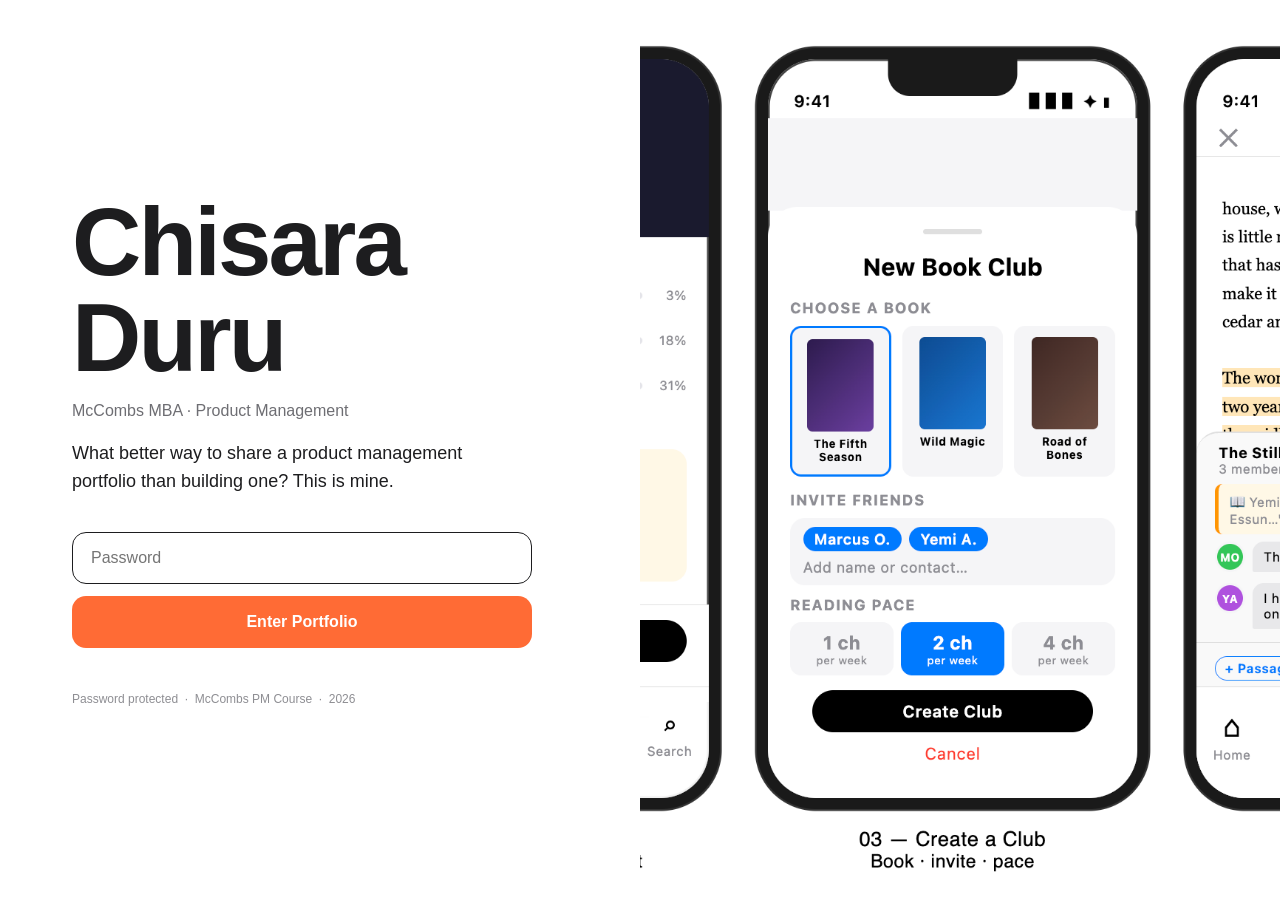
==== commit d7ac11fd: "Grid redesign, nav fix, auth fix" ====
--- a/index.html
+++ b/index.html
@@ -10,10 +10,9 @@
 <body>
 
 <!-- ==================== SPLIT-SCREEN GATE ==================== -->
-<div id="gate">
+<div id="gate" style="display:none;">
   <div class="gate-split">
 
-    <!-- Left: content + form -->
     <div class="gate-left">
       <div class="gate-left-inner">
         <h1 class="gate-name">Chisara<br>Duru</h1>
@@ -36,171 +35,140 @@
       </div>
     </div>
 
-    <!-- Right: prototype image stack -->
     <div class="gate-right">
-      <div class="gate-images">
-        <img
-          class="gate-img-1"
-          src="assets/images/10a-prototype-screens-1.jpg"
-          alt="Apple Books Book Clubs prototype screen 1"
-        >
-        <img
-          class="gate-img-2"
-          src="assets/images/10a-prototype-screens-2.jpg"
-          alt="Apple Books Book Clubs prototype screen 2"
-        >
-      </div>
+      <img
+        src="assets/images/10a-prototype-screens-1.jpg"
+        alt="Apple Books Book Clubs prototype"
+        class="gate-hero-img"
+      >
     </div>
 
   </div>
 </div>
 
 <!-- ==================== PORTFOLIO ==================== -->
-<div id="portfolio">
+<div id="portfolio" style="display:none;">
 
-  <header class="site-header">
-    <div class="header-left">
-      <div class="header-brand">
-        <span class="header-logo">📚</span>
-        <span class="header-app-name">Apple Books</span>
-        <span class="header-portfolio-label">&nbsp;PM Portfolio</span>
-      </div>
-      <div class="header-meta">Chisara Duru &nbsp;·&nbsp; McCombs MBA &nbsp;·&nbsp; Product Management</div>
-    </div>
-    <div>
-      <span class="feature-tag">iMessage Book Clubs Feature</span>
-    </div>
-  </header>
+  <!-- Minimal top nav -->
+  <nav class="portfolio-nav">
+    <img src="assets/images/apple-books-logo.png" alt="Apple Books" class="nav-logo-img">
+    <span class="nav-brand">Apple iBooks</span>
+  </nav>
 
+  <!-- Full-width tile grid -->
   <main class="grid">
 
     <!-- 01 -->
     <a href="assignments/01-business-model-canvas.html" class="tile">
-      <div class="tile-meta">
-        <span class="tile-num">01</span>
+      <span class="tile-num">01</span>
+      <div class="tile-name-wrap">
+        <div class="tile-name">Business Model Canvas</div>
       </div>
-      <div class="tile-name">Business Model Canvas</div>
-      <div class="tile-desc">Mapping Apple Books' key partners, activities, and revenue streams</div>
-      <div class="tile-arrow">&#8594;</div>
+      <span class="tile-arrow">&#8594;</span>
     </a>
 
     <!-- 02 -->
     <a href="assignments/02-value-proposition-canvas.html" class="tile">
-      <div class="tile-meta">
-        <span class="tile-num">02</span>
+      <span class="tile-num">02</span>
+      <div class="tile-name-wrap">
+        <div class="tile-name">Value Proposition Canvas</div>
       </div>
-      <div class="tile-name">Value Proposition Canvas</div>
-      <div class="tile-desc">Aligning product offerings to reader pains and gains</div>
-      <div class="tile-arrow">&#8594;</div>
+      <span class="tile-arrow">&#8594;</span>
     </a>
 
     <!-- 03 -->
     <a href="assignments/03-product-vision-board.html" class="tile">
-      <div class="tile-meta">
-        <span class="tile-num">03</span>
+      <span class="tile-num">03</span>
+      <div class="tile-name-wrap">
+        <div class="tile-name">Product Vision Board</div>
       </div>
-      <div class="tile-name">Product Vision Board</div>
-      <div class="tile-desc">Defining target group, needs, product, and business goals</div>
-      <div class="tile-arrow">&#8594;</div>
+      <span class="tile-arrow">&#8594;</span>
     </a>
 
     <!-- 04 -->
     <a href="assignments/04-opportunity-solution-tree.html" class="tile">
-      <div class="tile-meta">
-        <span class="tile-num">04</span>
+      <span class="tile-num">04</span>
+      <div class="tile-name-wrap">
+        <div class="tile-name">Opportunity Solution Tree</div>
       </div>
-      <div class="tile-name">Opportunity Solution Tree</div>
-      <div class="tile-desc">Connecting desired outcomes to solutions and experiments</div>
-      <div class="tile-arrow">&#8594;</div>
+      <span class="tile-arrow">&#8594;</span>
     </a>
 
-    <!-- 05 -->
+    <!-- 05 WIP -->
     <a href="assignments/05-customer-letter.html" class="tile">
-      <div class="tile-meta">
-        <span class="tile-num">05</span>
-        <span class="badge-wip">&#x1F6A7; In Progress</span>
+      <span class="tile-num">05</span>
+      <span class="badge-wip">In Progress</span>
+      <div class="tile-name-wrap">
+        <div class="tile-name">Customer Letter</div>
       </div>
-      <div class="tile-name">Customer Letter</div>
-      <div class="tile-desc">A letter from an Apple Books reader to the product team</div>
-      <div class="tile-arrow">&#8594;</div>
+      <span class="tile-arrow">&#8594;</span>
     </a>
 
     <!-- 06 -->
     <a href="assignments/06-jtbd-stories.html" class="tile">
-      <div class="tile-meta">
-        <span class="tile-num">06</span>
+      <span class="tile-num">06</span>
+      <div class="tile-name-wrap">
+        <div class="tile-name">JTBD Stories</div>
       </div>
-      <div class="tile-name">JTBD Stories</div>
-      <div class="tile-desc">Ten "when I... I want to... so I can..." job stories for Apple Books features</div>
-      <div class="tile-arrow">&#8594;</div>
+      <span class="tile-arrow">&#8594;</span>
     </a>
 
     <!-- 07 -->
     <a href="assignments/07-prd.html" class="tile">
-      <div class="tile-meta">
-        <span class="tile-num">07</span>
+      <span class="tile-num">07</span>
+      <div class="tile-name-wrap">
+        <div class="tile-name">PRD</div>
       </div>
-      <div class="tile-name">PRD</div>
-      <div class="tile-desc">Full product requirements document for In-App Book Clubs</div>
-      <div class="tile-arrow">&#8594;</div>
+      <span class="tile-arrow">&#8594;</span>
     </a>
 
     <!-- 08 -->
     <a href="assignments/08-kano-analysis.html" class="tile">
-      <div class="tile-meta">
-        <span class="tile-num">08</span>
+      <span class="tile-num">08</span>
+      <div class="tile-name-wrap">
+        <div class="tile-name">Kano Analysis</div>
       </div>
-      <div class="tile-name">Kano Analysis</div>
-      <div class="tile-desc">Plotting Apple Books features across satisfaction and implementation axes</div>
-      <div class="tile-arrow">&#8594;</div>
+      <span class="tile-arrow">&#8594;</span>
     </a>
 
     <!-- 09 -->
     <a href="assignments/09-roadmap.html" class="tile">
-      <div class="tile-meta">
-        <span class="tile-num">09</span>
+      <span class="tile-num">09</span>
+      <div class="tile-name-wrap">
+        <div class="tile-name">Roadmap</div>
       </div>
-      <div class="tile-name">Roadmap</div>
-      <div class="tile-desc">6-month feature roadmap with RICE prioritization and themes</div>
-      <div class="tile-arrow">&#8594;</div>
+      <span class="tile-arrow">&#8594;</span>
     </a>
 
     <!-- 10 -->
     <a href="assignments/10-prototype.html" class="tile">
-      <div class="tile-meta">
-        <span class="tile-num">10</span>
+      <span class="tile-num">10</span>
+      <div class="tile-name-wrap">
+        <div class="tile-name">Prototype</div>
       </div>
-      <div class="tile-name">Prototype</div>
-      <div class="tile-desc">High-fidelity interactive prototype: iBooks in-app Book Clubs</div>
-      <div class="tile-arrow">&#8594;</div>
+      <span class="tile-arrow">&#8594;</span>
     </a>
 
     <!-- 11 -->
     <a href="assignments/11-product-scorecard.html" class="tile">
-      <div class="tile-meta">
-        <span class="tile-num">11</span>
+      <span class="tile-num">11</span>
+      <div class="tile-name-wrap">
+        <div class="tile-name">Product Scorecard</div>
       </div>
-      <div class="tile-name">Product Scorecard</div>
-      <div class="tile-desc">North Star metric and success framework for Book Clubs</div>
-      <div class="tile-arrow">&#8594;</div>
+      <span class="tile-arrow">&#8594;</span>
     </a>
 
-    <!-- 12 -->
+    <!-- 12 WIP -->
     <a href="assignments/12-amazon-memo.html" class="tile">
-      <div class="tile-meta">
-        <span class="tile-num">12</span>
-        <span class="badge-wip">&#x1F6A7; In Progress</span>
+      <span class="tile-num">12</span>
+      <span class="badge-wip">In Progress</span>
+      <div class="tile-name-wrap">
+        <div class="tile-name">Amazon Memo</div>
       </div>
-      <div class="tile-name">Amazon Memo</div>
-      <div class="tile-desc">Working backwards from the customer - Amazon-style press release</div>
-      <div class="tile-arrow">&#8594;</div>
+      <span class="tile-arrow">&#8594;</span>
     </a>
 
   </main>
-
-  <footer class="site-footer">
-    Chisara Duru &nbsp;·&nbsp; McCombs MBA &nbsp;·&nbsp; PM Portfolio &nbsp;·&nbsp; 2026
-  </footer>
 
 </div><!-- /portfolio -->
 
--- a/css/style.css
+++ b/css/style.css
@@ -3,15 +3,13 @@
    ============================================================ */
 
 :root {
-  --bg:             #FFFFFF;
+  --white:          #FFFFFF;
   --surface:        #F5F5F7;
-  --white:          #FFFFFF;
   --apple-blue:     #0071E3;
   --apple-orange:   #FF6B35;
   --text-primary:   #1D1D1F;
   --text-secondary: #6E6E73;
   --border:         #E5E5EA;
-  --card-bg:        #FFFFFF;
   --badge-wip:      #FF9500;
 }
 
@@ -30,7 +28,7 @@
 body {
   font-family: -apple-system, "SF Pro Display", "SF Pro Text", "Helvetica Neue", Arial, sans-serif;
   background: #FFFFFF;
-  color: var(--text-primary);
+  color: #1D1D1F;
   min-height: 100vh;
 }
 
@@ -42,8 +40,8 @@
   position: fixed;
   inset: 0;
   background: #FFFFFF;
-  display: none;
   z-index: 1000;
+  /* display controlled by JS */
 }
 
 .gate-split {
@@ -52,9 +50,9 @@
   width: 100%;
 }
 
-/* Left panel */
+/* Left panel - 50% */
 .gate-left {
-  width: 60%;
+  width: 50%;
   display: flex;
   align-items: center;
   justify-content: flex-start;
@@ -63,7 +61,7 @@
 }
 
 .gate-left-inner {
-  max-width: 480px;
+  max-width: 460px;
   width: 100%;
 }
 
@@ -82,7 +80,6 @@
   color: #6E6E73;
   font-weight: 400;
   margin-bottom: 20px;
-  letter-spacing: -0.01em;
 }
 
 .gate-tagline {
@@ -91,7 +88,7 @@
   color: #1D1D1F;
   line-height: 1.55;
   margin-bottom: 36px;
-  max-width: 420px;
+  max-width: 400px;
 }
 
 .gate-form {
@@ -108,7 +105,7 @@
   border-radius: 14px;
   font-size: 16px;
   font-family: inherit;
-  color: var(--text-primary);
+  color: #1D1D1F;
   background: #FFFFFF;
   outline: none;
   transition: border-color 0.2s ease;
@@ -121,7 +118,7 @@
 .gate-btn {
   width: 100%;
   height: 52px;
-  background: var(--apple-orange);
+  background: #FF6B35;
   color: #FFFFFF;
   border: none;
   border-radius: 14px;
@@ -129,7 +126,6 @@
   font-weight: 600;
   font-family: inherit;
   cursor: pointer;
-  letter-spacing: -0.01em;
   transition: opacity 0.2s ease;
 }
 
@@ -141,7 +137,6 @@
   font-size: 13px;
   color: #FF3B30;
   min-height: 16px;
-  margin-top: -4px;
 }
 
 .gate-legal {
@@ -163,62 +158,33 @@
   border-color: #FF3B30;
 }
 
-/* Right panel */
+/* Right panel - 50%, single hero image */
 .gate-right {
-  width: 40%;
-  background: #FFFFFF;
-  display: flex;
-  align-items: center;
-  justify-content: center;
+  width: 50%;
+  background: #F5F5F7;
   overflow: hidden;
-  position: relative;
-}
-
-.gate-images {
-  position: relative;
-  width: 260px;
-  height: 480px;
-}
-
-.gate-images img {
-  position: absolute;
-  width: 220px;
-  border-radius: 16px;
-  box-shadow: 0 20px 60px rgba(0,0,0,0.15);
+  display: flex;
+}
+
+.gate-hero-img {
+  width: 100%;
+  height: 100%;
   object-fit: cover;
-}
-
-.gate-img-1 {
-  top: 0;
-  left: 0;
-  transform: rotate(-3deg);
-  z-index: 2;
-}
-
-.gate-img-2 {
-  bottom: 0;
-  right: 0;
-  transform: rotate(2deg);
-  z-index: 1;
-}
-
-/* Mobile gate */
+  display: block;
+}
+
+/* Mobile: stack, hide image */
 @media (max-width: 768px) {
   .gate-split {
     flex-direction: column;
   }
   .gate-left {
     width: 100%;
-    padding: 48px 28px 36px;
-    align-items: flex-start;
-    justify-content: center;
+    padding: 48px 28px 40px;
   }
   .gate-right {
     display: none;
   }
-  .gate-name {
-    font-size: clamp(44px, 12vw, 72px);
-  }
 }
 
 /* ============================================================
@@ -226,162 +192,139 @@
    ============================================================ */
 
 #portfolio {
-  max-width: 1100px;
-  margin: 0 auto;
-  padding: 56px 24px 80px;
-  display: none;
-}
-
-/* ============================================================
-   MAIN HEADER
-   ============================================================ */
-
-.site-header {
-  display: flex;
-  align-items: flex-start;
-  justify-content: space-between;
-  margin-bottom: 48px;
-  gap: 16px;
-  flex-wrap: wrap;
-}
-
-.header-brand {
+  /* no padding - grid goes edge to edge */
+}
+
+/* ============================================================
+   PORTFOLIO TOP NAV
+   ============================================================ */
+
+.portfolio-nav {
+  width: 100%;
+  height: 56px;
+  background: #FFFFFF;
+  border-bottom: 1px solid #E5E5EA;
+  padding: 0 40px;
   display: flex;
   align-items: center;
-  gap: 10px;
-  margin-bottom: 6px;
-}
-
-.header-logo {
-  font-size: 36px;
-  line-height: 1;
-}
-
-.header-app-name {
-  font-size: 24px;
+  gap: 8px;
+}
+
+.nav-logo-img {
+  height: 28px;
+  width: auto;
+  display: block;
+}
+
+.nav-brand {
+  font-family: -apple-system, "SF Pro Display", "Helvetica Neue", sans-serif;
   font-weight: 700;
-  color: var(--apple-blue);
-  letter-spacing: -0.4px;
-}
-
-.header-portfolio-label {
-  font-size: 22px;
-  font-weight: 400;
-  color: var(--text-secondary);
-  letter-spacing: -0.3px;
-}
-
-.header-meta {
-  font-size: 14px;
-  color: var(--text-secondary);
-  margin-top: 2px;
-}
-
-.feature-tag {
-  display: inline-block;
-  padding: 6px 14px;
-  border: 1.5px solid var(--apple-orange);
-  color: var(--apple-orange);
-  border-radius: 20px;
-  font-size: 13px;
-  font-weight: 500;
-  white-space: nowrap;
-  margin-top: 4px;
-}
-
-/* ============================================================
-   TILE GRID
+  font-size: 18px;
+  color: #1D1D1F;
+  letter-spacing: -0.02em;
+}
+
+/* ============================================================
+   TILE GRID - full width, square tiles, no gap
    ============================================================ */
 
 .grid {
   display: grid;
   grid-template-columns: repeat(4, 1fr);
-  gap: 16px;
-}
-
-@media (max-width: 900px) {
-  .grid { grid-template-columns: repeat(3, 1fr); }
-}
-
-@media (max-width: 768px) {
-  .grid { grid-template-columns: repeat(2, 1fr); }
-}
-
-@media (max-width: 480px) {
-  .grid { grid-template-columns: 1fr; }
+  gap: 0;
+  background: #E5E5EA; /* acts as the 1px border between tiles */
+  width: 100%;
+}
+
+/* Each tile has a 1px right + bottom border via gap background trick.
+   Add top/left border on the entire grid container. */
+.grid {
+  border-top: 1px solid #E5E5EA;
+  border-left: 1px solid #E5E5EA;
 }
 
 .tile {
-  background: #FFFFFF;
-  border-radius: 12px;
-  border: 1px solid #E5E5EA;
-  box-shadow: 0 2px 8px rgba(0,0,0,0.06);
-  padding: 20px;
+  position: relative;
+  aspect-ratio: 1;
+  padding: 32px;
+  background: #FFFFFF;
+  border-right: 1px solid #E5E5EA;
+  border-bottom: 1px solid #E5E5EA;
   text-decoration: none;
   color: inherit;
   display: flex;
   flex-direction: column;
-  gap: 8px;
-  transition: transform 0.2s ease, box-shadow 0.2s ease, border-color 0.2s ease;
+  transition: background 0.15s ease;
+  /* no border-radius, no box-shadow */
 }
 
 .tile:hover {
-  transform: translateY(-3px);
-  box-shadow: 0 8px 24px rgba(0,0,0,0.10);
-  border-color: #D2D2D7;
-}
-
-.tile-meta {
+  background: #F5F5F7;
+}
+
+.tile-num {
+  font-size: 13px;
+  color: #6E6E73;
+  font-weight: 400;
+  font-family: -apple-system, "SF Pro Text", "Helvetica Neue", Arial, sans-serif;
+  line-height: 1;
+  flex-shrink: 0;
+}
+
+/* Name wrapper fills remaining height and centers vertically */
+.tile-name-wrap {
+  flex: 1;
   display: flex;
   align-items: center;
-  justify-content: space-between;
-  min-height: 22px;
-}
-
-.tile-num {
+  padding-right: 16px; /* avoid overlap with arrow */
+}
+
+.tile-name {
+  font-size: 22px;
+  font-weight: 700;
+  color: #1D1D1F;
+  line-height: 1.2;
+  letter-spacing: -0.02em;
+}
+
+/* Orange arrow - absolute bottom right */
+.tile-arrow {
+  position: absolute;
+  bottom: 24px;
+  right: 24px;
+  color: #FF6B35;
+  font-size: 20px;
+  line-height: 1;
+}
+
+/* WIP badge - absolute top right */
+.badge-wip {
+  position: absolute;
+  top: 28px;
+  right: 28px;
+  background: #FFF3E8;
+  color: #FF6B35;
   font-size: 11px;
-  color: #6E6E73;
-  font-family: "SF Mono", ui-monospace, "Cascadia Code", monospace;
-  letter-spacing: 0.5px;
-}
-
-.badge-wip {
-  display: inline-flex;
-  align-items: center;
-  gap: 4px;
-  background: rgba(255,149,0,0.10);
-  color: var(--badge-wip);
-  font-size: 11px;
-  font-weight: 600;
-  padding: 3px 8px;
-  border-radius: 8px;
-}
-
-.tile-name {
-  font-size: 15px;
-  font-weight: 600;
-  color: #1D1D1F;
-  letter-spacing: -0.15px;
-  line-height: 1.35;
-  flex: 1;
-}
-
-.tile-desc {
-  font-size: 13px;
-  color: #6E6E73;
+  font-weight: 500;
+  border-radius: 4px;
+  padding: 2px 8px;
   line-height: 1.5;
 }
 
-.tile-arrow {
-  font-size: 15px;
-  color: var(--apple-blue);
-  align-self: flex-end;
-  margin-top: 4px;
-  transition: transform 0.2s ease;
-}
-
-.tile:hover .tile-arrow {
-  transform: translateX(3px);
+/* Responsive columns */
+@media (max-width: 900px) {
+  .grid {
+    grid-template-columns: repeat(3, 1fr);
+  }
+}
+
+@media (max-width: 600px) {
+  .grid {
+    grid-template-columns: repeat(2, 1fr);
+  }
+  .tile-name {
+    font-size: 17px;
+  }
 }
 
 /* ============================================================
@@ -392,7 +335,7 @@
   position: sticky;
   top: 0;
   z-index: 100;
-  background: rgba(255,255,255,0.92);
+  background: rgba(255,255,255,0.95);
   backdrop-filter: saturate(180%) blur(20px);
   -webkit-backdrop-filter: saturate(180%) blur(20px);
   border-bottom: 1px solid #E5E5EA;
@@ -408,7 +351,7 @@
   display: flex;
   align-items: center;
   gap: 5px;
-  color: var(--apple-blue);
+  color: #0071E3;
   text-decoration: none;
   font-size: 15px;
   font-weight: 500;
@@ -450,7 +393,7 @@
 .assignment-header {
   margin-bottom: 40px;
   padding-bottom: 32px;
-  border-bottom: 1px solid var(--border);
+  border-bottom: 1px solid #E5E5EA;
 }
 
 .assignment-header h1 {
@@ -484,7 +427,7 @@
 .meta-divider {
   width: 1px;
   height: 14px;
-  background: var(--border);
+  background: #E5E5EA;
 }
 
 /* ============================================================
@@ -527,7 +470,7 @@
 
 .section-divider {
   height: 1px;
-  background: var(--border);
+  background: #E5E5EA;
   margin: 36px 0;
 }
 
@@ -544,7 +487,7 @@
 
 .story-card {
   background: #FFFFFF;
-  border: 1px solid var(--border);
+  border: 1px solid #E5E5EA;
   border-radius: 12px;
   padding: 24px;
   margin-bottom: 16px;
@@ -560,7 +503,7 @@
 .story-feature-label {
   font-size: 11px;
   font-weight: 700;
-  color: var(--apple-blue);
+  color: #0071E3;
   text-transform: uppercase;
   letter-spacing: 1.2px;
   margin-bottom: 10px;
@@ -578,7 +521,7 @@
 
 .letter-card {
   background: #FFFFFF;
-  border: 1px solid var(--border);
+  border: 1px solid #E5E5EA;
   border-radius: 12px;
   padding: 40px;
   max-width: 680px;
@@ -595,14 +538,14 @@
 }
 
 /* ============================================================
-   PRD TABLES
+   TABLES
    ============================================================ */
 
 .table-wrap {
   overflow-x: auto;
   margin: 20px 0;
   border-radius: 10px;
-  border: 1px solid var(--border);
+  border: 1px solid #E5E5EA;
 }
 
 table {
@@ -612,7 +555,7 @@
 }
 
 table thead tr {
-  background: var(--apple-blue);
+  background: #0071E3;
   color: #FFFFFF;
 }
 
@@ -620,7 +563,6 @@
   padding: 12px 16px;
   text-align: left;
   font-weight: 600;
-  letter-spacing: -0.1px;
 }
 
 table tbody tr:nth-child(even) {
@@ -633,7 +575,7 @@
 
 table tbody td {
   padding: 12px 16px;
-  border-top: 1px solid var(--border);
+  border-top: 1px solid #E5E5EA;
   vertical-align: top;
   line-height: 1.5;
   color: #1D1D1F;
@@ -649,17 +591,16 @@
 
 .north-star-card {
   background: #F5F5F7;
-  border-left: 4px solid var(--apple-blue);
+  border-left: 4px solid #0071E3;
   border-radius: 12px;
   padding: 32px 36px;
   margin: 28px 0 36px;
-  box-shadow: 0 2px 8px rgba(0,0,0,0.04);
 }
 
 .ns-label {
   font-size: 11px;
   font-weight: 700;
-  color: var(--apple-blue);
+  color: #0071E3;
   text-transform: uppercase;
   letter-spacing: 1.5px;
   margin-bottom: 10px;
@@ -689,7 +630,7 @@
 }
 
 /* ============================================================
-   METRIC GRID (SCORECARD)
+   METRIC GRID
    ============================================================ */
 
 .metric-grid {
@@ -705,10 +646,9 @@
 
 .metric-card {
   background: #FFFFFF;
-  border: 1px solid var(--border);
+  border: 1px solid #E5E5EA;
   border-radius: 12px;
   padding: 22px;
-  box-shadow: 0 2px 8px rgba(0,0,0,0.04);
 }
 
 .metric-icon {
@@ -720,7 +660,7 @@
 .metric-category {
   font-size: 11px;
   font-weight: 700;
-  color: var(--apple-blue);
+  color: #0071E3;
   text-transform: uppercase;
   letter-spacing: 1.2px;
   margin-bottom: 6px;
@@ -741,12 +681,12 @@
 }
 
 /* ============================================================
-   EARLY WARNING CALLOUT
+   CALLOUT
    ============================================================ */
 
 .callout-amber {
   background: rgba(255,149,0,0.07);
-  border-left: 4px solid var(--badge-wip);
+  border-left: 4px solid #FF9500;
   border-radius: 10px;
   padding: 22px 24px;
   margin: 28px 0;
@@ -772,7 +712,7 @@
 
 .placeholder-card {
   background: #F5F5F7;
-  border: 2px dashed var(--border);
+  border: 2px dashed #E5E5EA;
   border-radius: 12px;
   padding: 48px 32px;
   text-align: center;
@@ -788,7 +728,7 @@
 }
 
 /* ============================================================
-   PROTOTYPE - SCREEN GRID
+   SCREEN GRID (PROTOTYPE)
    ============================================================ */
 
 .screen-grid {
@@ -804,10 +744,9 @@
 
 .screen-card {
   background: #FFFFFF;
-  border: 1px solid var(--border);
+  border: 1px solid #E5E5EA;
   border-radius: 12px;
   padding: 18px 20px;
-  box-shadow: 0 2px 8px rgba(0,0,0,0.04);
 }
 
 .screen-card h4 {
@@ -815,7 +754,6 @@
   font-weight: 600;
   color: #1D1D1F;
   margin-bottom: 6px;
-  letter-spacing: -0.15px;
 }
 
 .screen-card p {
@@ -832,16 +770,16 @@
   padding: 12px 16px;
   background: #F5F5F7;
   border-radius: 8px;
-  border: 1px solid var(--border);
-}
-
-/* ============================================================
-   ROADMAP LEGEND
+  border: 1px solid #E5E5EA;
+}
+
+/* ============================================================
+   LEGEND BOX
    ============================================================ */
 
 .legend-box {
   background: #FFFFFF;
-  border: 1px solid var(--border);
+  border: 1px solid #E5E5EA;
   border-radius: 10px;
   padding: 18px 22px;
   margin: 24px 0;
@@ -857,7 +795,7 @@
 .section-block {
   margin-top: 48px;
   padding-top: 36px;
-  border-top: 2px solid var(--border);
+  border-top: 2px solid #E5E5EA;
 }
 
 /* ============================================================
@@ -869,12 +807,12 @@
   font-size: 13px;
   color: #6E6E73;
   padding: 32px 0 0;
-  border-top: 1px solid var(--border);
+  border-top: 1px solid #E5E5EA;
   margin-top: 60px;
 }
 
 /* ============================================================
-   RESPONSIVE
+   RESPONSIVE - ASSIGNMENT PAGES
    ============================================================ */
 
 @media (max-width: 600px) {
@@ -884,7 +822,4 @@
   .assignment-header h1 {
     font-size: 24px;
   }
-  #portfolio {
-    padding: 32px 16px 60px;
-  }
-}
+}
